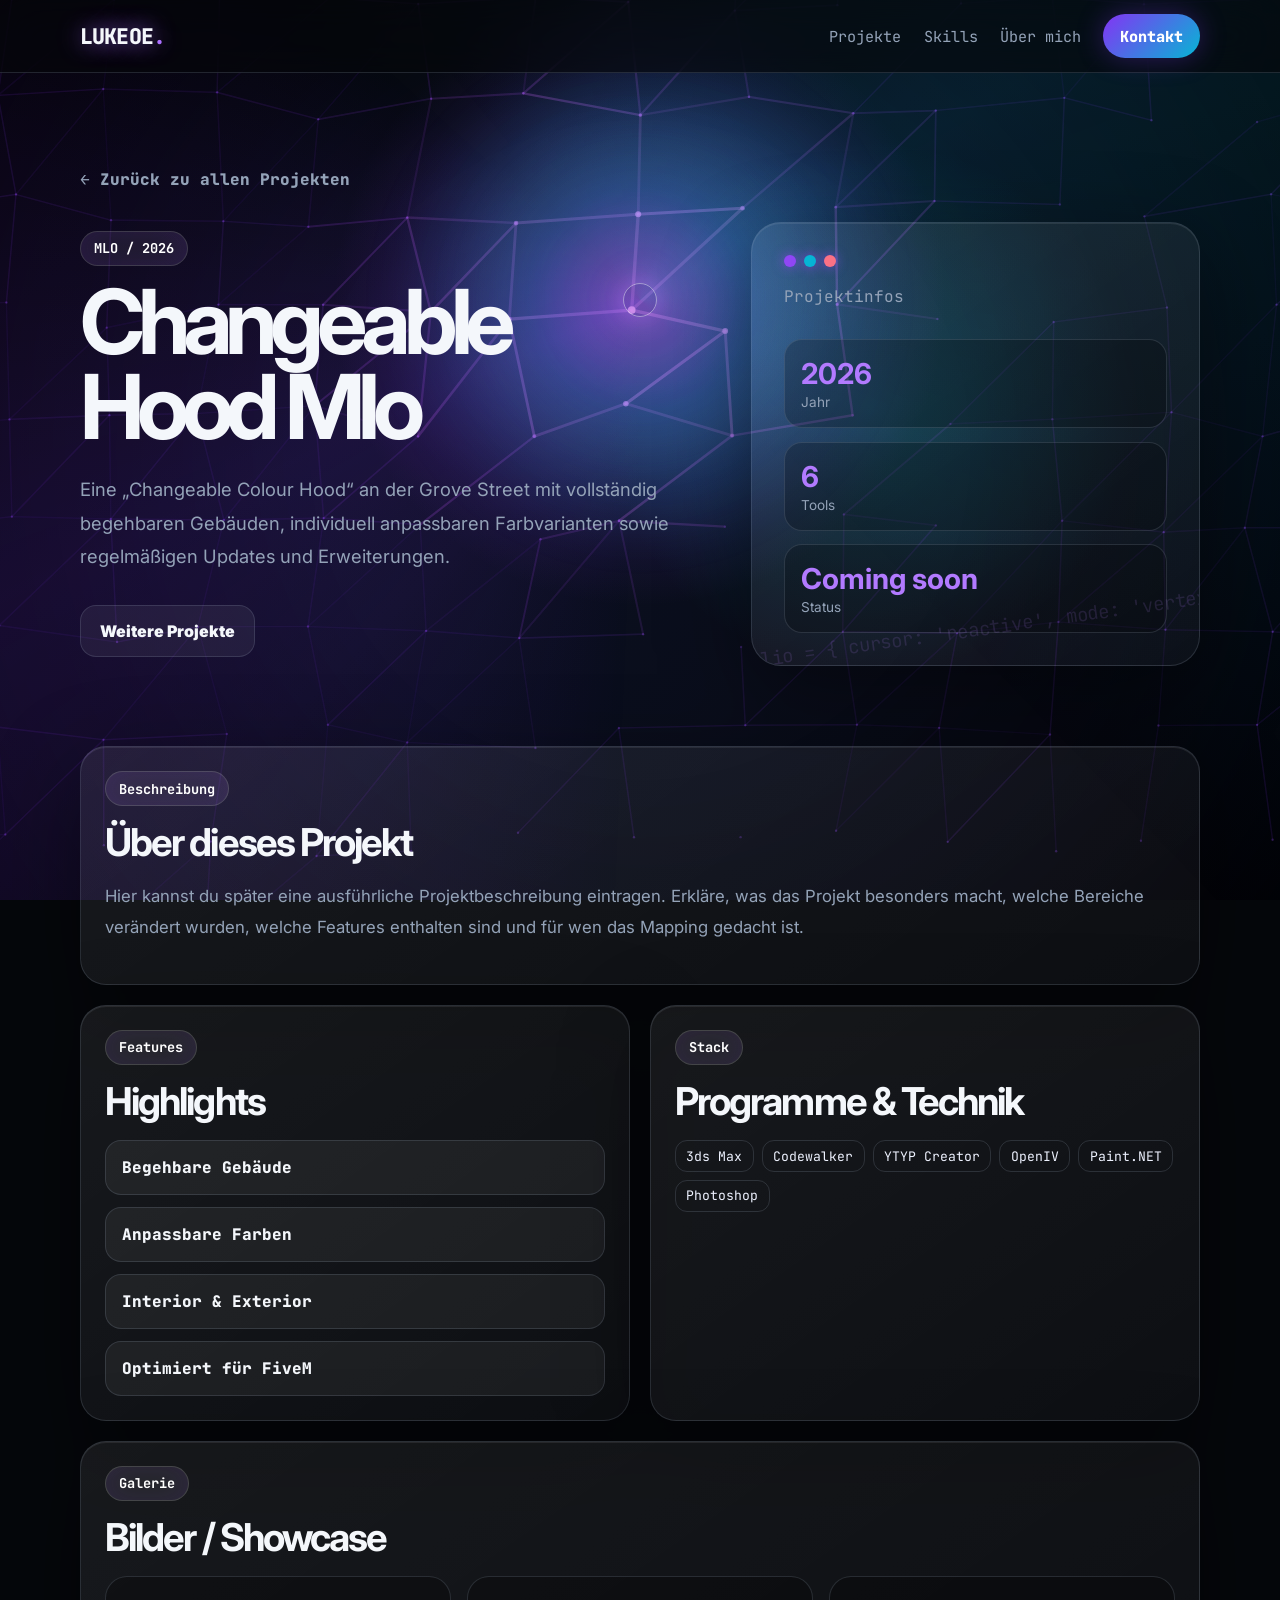
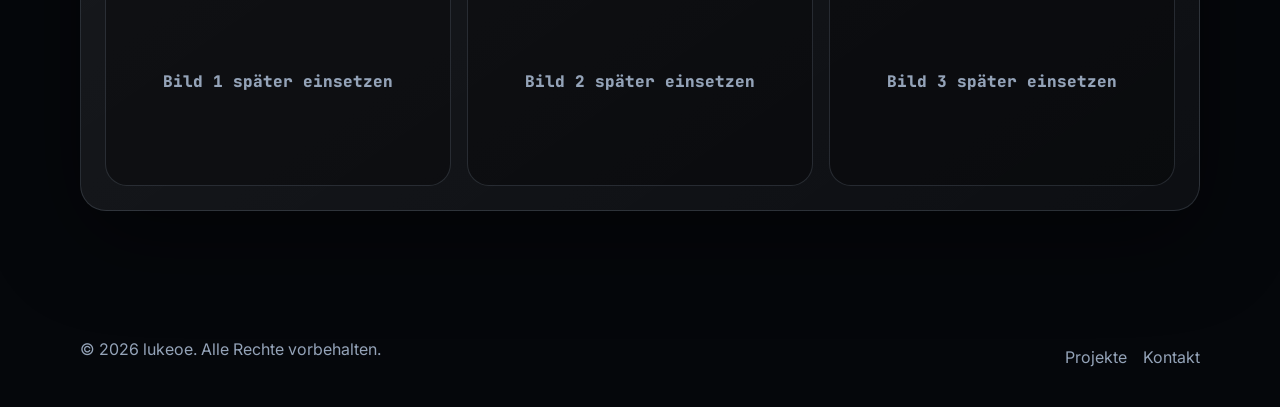
==== project.html @ ff922bf1 "Add files via upload" ====
<!doctype html>
<html lang="de">
<head>
  <meta charset="utf-8" />
  <meta name="viewport" content="width=device-width, initial-scale=1" />
  <meta name="description" content="Projekt Detailseite" />
  <title>Projekt | LUKEOE Portfolio</title>
  <link rel="preconnect" href="https://fonts.googleapis.com">
  <link rel="preconnect" href="https://fonts.gstatic.com" crossorigin>
  <link href="https://fonts.googleapis.com/css2?family=Inter:wght@400;500;600;700;800&family=JetBrains+Mono:wght@400;500;700&display=swap" rel="stylesheet">
  <link rel="stylesheet" href="style.css" />
</head>
<body>
  <canvas id="networkCanvas" class="network-canvas" aria-hidden="true"></canvas>
  <div class="cursor-glow" aria-hidden="true"></div>
  <div class="cursor-ring" aria-hidden="true"></div>
  <div class="spotlight-layer" aria-hidden="true"></div>

  <header class="site-header">
    <nav class="nav container">
      <a href="index.html#top" class="logo">LUKEOE<span>.</span></a>
      <button class="nav-toggle" aria-label="Navigation öffnen">☰</button>
      <div class="nav-links">
        <a href="index.html#projekte">Projekte</a>
        <a href="index.html#skills">Skills</a>
        <a href="index.html#about">Über mich</a>
        <a href="index.html#kontakt" class="nav-cta">Kontakt</a>
      </div>
    </nav>
  </header>

  <main id="projectDetail" class="project-detail-page">
    <section class="project-hero container reveal visible">
      <a class="back-link" href="index.html#projekte">← Zurück zu allen Projekten</a>
      <div class="project-detail-layout">
        <div>
          <p class="eyebrow" id="detailCategory">Projekt</p>
          <h1 id="detailTitle">Projekt wird geladen...</h1>
          <p class="hero-text" id="detailDescription"></p>
          <div class="hero-actions" id="detailActions"></div>
        </div>
        <aside class="hero-card terminal-card project-side-card">
          <div class="terminal-bar"><span></span><span></span><span></span></div>
          <p class="card-label">Projektinfos</p>
          <div class="detail-info-list">
            <div><strong id="detailYear">-</strong><span>Jahr</span></div>
            <div><strong id="detailTechCount">-</strong><span>Tools</span></div>
            <div><strong id="detailStatus">Live</strong><span>Status</span></div>
          </div>
        </aside>
      </div>
    </section>

    <section class="section container detail-section">
      <div class="detail-panel reveal visible">
        <p class="eyebrow">Beschreibung</p>
        <h2>Über dieses Projekt</h2>
        <p id="detailLongDescription"></p>
      </div>

      <div class="detail-grid reveal visible">
        <div class="detail-panel">
          <p class="eyebrow">Features</p>
          <h2>Highlights</h2>
          <div class="feature-list" id="detailFeatures"></div>
        </div>
        <div class="detail-panel">
          <p class="eyebrow">Stack</p>
          <h2>Programme & Technik</h2>
          <div class="tech detail-tech" id="detailTech"></div>
        </div>
      </div>

      <div class="detail-panel reveal visible">
        <p class="eyebrow">Galerie</p>
        <h2>Bilder / Showcase</h2>
        <div class="gallery-grid" id="detailGallery"></div>
      </div>
    </section>
  </main>

  <footer class="footer container">
    <p>© <span id="year"></span> lukeoe. Alle Rechte vorbehalten.</p>
    <div>
      <a href="index.html#projekte">Projekte</a>
      <a href="index.html#kontakt">Kontakt</a>
    </div>
  </footer>

  <script src="script.js"></script>
  <script>
    const params = new URLSearchParams(window.location.search);
    const id = params.get("id");
    const project = projects.find(item => item.id === id) || projects[0];

    document.title = `${project.title} | LUKEOE Portfolio`;
    document.querySelector("#detailCategory").textContent = `${project.category} / ${project.year}`;
    document.querySelector("#detailTitle").textContent = project.title;
    document.querySelector("#detailDescription").textContent = project.description;
    document.querySelector("#detailLongDescription").textContent = project.longDescription || project.description;
    document.querySelector("#detailYear").textContent = project.year || "-";
    document.querySelector("#detailTechCount").textContent = project.tech ? project.tech.length : "-";
    document.querySelector("#detailStatus").textContent = project.status || "Live";

    document.querySelector("#detailActions").innerHTML = `
      ${project.repoUrl && project.repoUrl !== "#" ? `<a class="button primary" href="${project.repoUrl}" target="_blank" rel="noreferrer">${project.secondaryButton || "Kontakt / Kaufen"}</a>` : ""}
      <a class="button secondary" href="index.html#projekte">Weitere Projekte</a>
    `;

    document.querySelector("#detailFeatures").innerHTML = (project.features || []).map(feature => `
      <div class="feature-item">${feature}</div>
    `).join("") || `<div class="feature-item">Feature später eintragen</div>`;

    document.querySelector("#detailTech").innerHTML = (project.tech || []).map(item => `<span>${item}</span>`).join("");

    const gallery = project.gallery && project.gallery.length ? project.gallery : [project.image, "", ""].filter(Boolean);
    document.querySelector("#detailGallery").innerHTML = gallery.length
      ? gallery.map(src => `<img src="${src}" alt="${project.title} Screenshot">`).join("")
      : `
        <div class="gallery-placeholder">Bild 1 später einsetzen</div>
        <div class="gallery-placeholder">Bild 2 später einsetzen</div>
        <div class="gallery-placeholder">Bild 3 später einsetzen</div>
      `;

    attachInteractiveGlow();
  </script>
</body>
</html>
---- style.css ----
:root {
  --bg: #05070b;
  --bg2: #080f1e;
  --panel: rgba(8, 12, 23, .72);
  --panel-strong: rgba(10, 16, 32, .9);
  --text: #f4f7fb;
  --muted: #94a3b8;
  --line: rgba(148, 163, 184, .20);
  --accent: #7c3aed;
  --accent-2: #06b6d4;
  --accent-3: #22c55e;
  --danger: #fb7185;
  --accent-text: #ffffff;
  --mx: 50vw;
  --my: 30vh;
  --hue: 265;
}

* { box-sizing: border-box; }
html { scroll-behavior: smooth; }
body {
  margin: 0;
  min-height: 100vh;
  font-family: Inter, system-ui, -apple-system, BlinkMacSystemFont, "Segoe UI", sans-serif;
  color: var(--text);
  background: var(--bg);
  overflow-x: hidden;
}

body::before {
  content: "";
  position: fixed;
  inset: 0;
  pointer-events: none;
  z-index: -5;
  background:
    radial-gradient(900px circle at var(--mx) var(--my), hsla(var(--hue), 95%, 62%, .42), transparent 34%),
    radial-gradient(700px circle at calc(var(--mx) + 18vw) calc(var(--my) + 12vh), rgba(6, 182, 212, .24), transparent 38%),
    linear-gradient(135deg, #05070b 0%, #0b1020 46%, #070812 100%);
  transition: background .18s linear;
}

body::after {
  content: "";
  position: fixed;
  inset: 0;
  pointer-events: none;
  z-index: -4;
  background-image:
    radial-gradient(circle at center, transparent 0 42%, rgba(0,0,0,.62) 100%);
  background-size: 100% 100%;
  opacity: .95;
}

.cursor-glow {
  position: fixed;
  width: 520px;
  height: 520px;
  left: var(--mx);
  top: var(--my);
  transform: translate(-50%, -50%);
  border-radius: 999px;
  pointer-events: none;
  background:
    radial-gradient(circle, hsla(var(--hue), 100%, 68%, .38), rgba(6,182,212,.22) 33%, transparent 68%);
  filter: blur(22px) saturate(1.3);
  z-index: -2;
  transition: width .25s ease, height .25s ease, opacity .25s ease;
}

.cursor-ring {
  position: fixed;
  width: 34px;
  height: 34px;
  left: var(--mx);
  top: var(--my);
  transform: translate(-50%, -50%);
  border-radius: 999px;
  border: 1px solid rgba(255,255,255,.42);
  box-shadow: 0 0 26px hsla(var(--hue), 100%, 65%, .55);
  pointer-events: none;
  z-index: 100;
  mix-blend-mode: screen;
}

.spotlight-layer {
  position: fixed;
  inset: 0;
  pointer-events: none;
  z-index: -1;
  background:
    radial-gradient(360px circle at var(--mx) var(--my), rgba(255,255,255,.10), transparent 58%),
    conic-gradient(from 180deg at var(--mx) var(--my), transparent 0deg, hsla(var(--hue), 100%, 60%, .16) 65deg, transparent 135deg, rgba(6,182,212,.12) 240deg, transparent 320deg);
  opacity: .95;
}


.network-canvas {
  position: fixed;
  inset: 0;
  width: 100%;
  height: 100%;
  z-index: -3;
  pointer-events: none;
  opacity: .95;
}

::selection { background: hsla(var(--hue), 95%, 62%, .45); }
a { color: inherit; text-decoration: none; }
.container { width: min(1120px, calc(100% - 40px)); margin: 0 auto; }

.site-header {
  position: sticky;
  top: 0;
  z-index: 20;
  border-bottom: 1px solid var(--line);
  background: rgba(5, 7, 11, .62);
  backdrop-filter: blur(22px);
}

.nav { min-height: 72px; display: flex; align-items: center; justify-content: space-between; }
.logo { font-family: "JetBrains Mono", monospace; font-size: 1.35rem; font-weight: 800; letter-spacing: -.04em; text-shadow: 0 0 22px hsla(var(--hue),100%,70%,.8); }
.logo span { color: hsl(var(--hue), 100%, 72%); }
.nav-links { display: flex; align-items: center; gap: 1.4rem; color: var(--muted); font-size: .95rem; }
.nav-links a { font-family: "JetBrains Mono", monospace; transition: .2s ease; }
.nav-links a:hover { color: #fff; text-shadow: 0 0 18px hsla(var(--hue),100%,70%,.8); }
.nav-cta { color: #fff !important; background: linear-gradient(135deg, hsl(var(--hue),90%,58%), var(--accent-2)); padding: .72rem 1.05rem; border-radius: 999px; font-weight: 800; box-shadow: 0 0 28px hsla(var(--hue), 90%, 58%, .32); }
.nav-toggle { display: none; border: 1px solid var(--line); color: var(--text); background: var(--panel); border-radius: 12px; padding: .55rem .75rem; font-size: 1.2rem; }

.hero { min-height: calc(100vh - 72px); display: grid; grid-template-columns: 1.15fr .85fr; align-items: center; gap: 4rem; padding: 5rem 0; }
.eyebrow { display: inline-flex; color: #fff; border: 1px solid rgba(255,255,255,.14); background: rgba(255,255,255,.065); border-radius: 999px; padding: .45rem .8rem; font-family: "JetBrains Mono", monospace; font-size: .85rem; font-weight: 700; box-shadow: inset 0 0 26px hsla(var(--hue), 90%, 58%, .12); }
h1, h2, p { margin-top: 0; }
h1 { font-size: clamp(3rem, 7vw, 6.2rem); line-height: .95; letter-spacing: -.08em; margin-bottom: 1.5rem; }
h1 span { color: hsl(var(--hue), 100%, 74%); text-shadow: 0 0 32px hsla(var(--hue), 100%, 64%, .75); }
.hero-text { max-width: 650px; color: var(--muted); font-size: 1.15rem; line-height: 1.8; }
.hero-actions { display: flex; flex-wrap: wrap; gap: .9rem; margin-top: 2rem; }
.button { display: inline-flex; align-items: center; justify-content: center; border-radius: 16px; padding: .95rem 1.2rem; font-weight: 900; transition: .22s ease; position: relative; overflow: hidden; }
.button::after { content: ""; position: absolute; inset: 0; background: linear-gradient(90deg, transparent, rgba(255,255,255,.38), transparent); transform: translateX(-120%); transition: .45s ease; }
.button:hover { transform: translateY(-3px); box-shadow: 0 0 38px hsla(var(--hue), 90%, 58%, .35); }
.button:hover::after { transform: translateX(120%); }
.primary { background: linear-gradient(135deg, hsl(var(--hue),90%,58%), var(--accent-2)); color: #fff; }
.secondary { border: 1px solid var(--line); background: rgba(255,255,255,.06); color: var(--text); }

.hero-card, .project-card, .skills-grid span, .search, .empty {
  box-shadow: 0 28px 90px rgba(0,0,0,.44), inset 0 1px 0 rgba(255,255,255,.08);
}
.hero-card { border: 1px solid var(--line); background: linear-gradient(145deg, rgba(255,255,255,.08), rgba(255,255,255,.035)); border-radius: 30px; padding: 2rem; position: relative; overflow: hidden; transform-style: preserve-3d; }
.hero-card::before { content: "const portfolio = { cursor: 'reactive', mode: 'vertex' };"; position: absolute; right: -55px; bottom: 18px; font-family: "JetBrains Mono", monospace; color: hsla(var(--hue), 100%, 76%, .14); font-size: 1.18rem; transform: rotate(-8deg); white-space: nowrap; }
.hero-card::after, .project-card::after, .skills-grid span::after {
  content: "";
  position: absolute;
  inset: -1px;
  border-radius: inherit;
  pointer-events: none;
  background: radial-gradient(480px circle at var(--local-x, 50%) var(--local-y, 50%), hsla(var(--hue), 100%, 70%, .25), transparent 42%);
  opacity: 0;
  transition: opacity .18s ease;
}
.hero-card:hover::after, .project-card:hover::after, .skills-grid span:hover::after { opacity: 1; }
.terminal-bar { display: flex; gap: .5rem; margin-bottom: 1.2rem; }
.terminal-bar span { width: 12px; height: 12px; border-radius: 50%; background: hsl(var(--hue), 90%, 62%); box-shadow: 0 0 12px hsla(var(--hue),90%,62%,.8); }
.terminal-bar span:nth-child(2) { background: var(--accent-2); }
.terminal-bar span:nth-child(3) { background: var(--danger); }
.card-label { color: var(--muted); margin-bottom: .5rem; font-family: "JetBrains Mono", monospace; }
.hero-card h2 { font-size: 2rem; letter-spacing: -.04em; }
.stats { display: grid; grid-template-columns: repeat(3,1fr); gap: .8rem; margin-top: 2rem; }
.stats div { border: 1px solid var(--line); background: rgba(0,0,0,.22); border-radius: 18px; padding: 1rem; }
.stats strong { display: block; font-size: 2rem; color: hsl(var(--hue), 100%, 74%); }
.stats span { color: var(--muted); font-size: .85rem; }

.section { padding: 6rem 0; }
.section-head { display: flex; align-items: end; justify-content: space-between; gap: 2rem; margin-bottom: 2rem; }
.section h2 { font-size: clamp(2.2rem, 4vw, 4rem); letter-spacing: -.06em; margin-bottom: .6rem; }
.section-head p:not(.eyebrow) { color: var(--muted); max-width: 650px; line-height: 1.7; }
.search { width: min(360px,100%); border: 1px solid var(--line); border-radius: 16px; background: rgba(5,7,11,.72); color: var(--text); padding: 1rem 1.1rem; outline: none; font-family: "JetBrains Mono", monospace; }
.search:focus { border-color: hsl(var(--hue), 100%, 70%); box-shadow: 0 0 30px hsla(var(--hue), 90%, 58%, .24); }
.filters { display: flex; flex-wrap: wrap; gap: .7rem; margin-bottom: 2rem; }
.filter-btn { border: 1px solid var(--line); background: rgba(255,255,255,.055); color: var(--muted); border-radius: 999px; padding: .7rem 1rem; cursor: pointer; font-weight: 800; font-family: "JetBrains Mono", monospace; transition: .18s ease; }
.filter-btn:hover { color: #fff; border-color: hsla(var(--hue),90%,68%,.75); box-shadow: 0 0 22px hsla(var(--hue),90%,58%,.18); }
.filter-btn.active { background: linear-gradient(135deg, hsl(var(--hue),90%,58%), var(--accent-2)); color: #fff; }
.project-grid { display: grid; grid-template-columns: repeat(2, minmax(0,1fr)); gap: 1.25rem; }
.project-card { border: 1px solid var(--line); background: linear-gradient(145deg, rgba(255,255,255,.075), rgba(255,255,255,.035)); border-radius: 26px; padding: 1.5rem; transition: transform .22s ease, border-color .22s ease, background .22s ease; position: relative; overflow: hidden; transform-style: preserve-3d; }
.project-card::before { content: ""; position: absolute; inset: -1px; background: radial-gradient(520px circle at var(--local-x, 50%) var(--local-y, 50%), hsla(var(--hue),100%,65%,.28), transparent 42%); opacity: 0; transition: .2s ease; pointer-events: none; }
.project-card:hover { border-color: hsla(var(--hue),100%,70%,.65); background: rgba(11, 16, 32, .88); }
.project-card:hover::before { opacity: 1; }
.project-card > * { position: relative; z-index: 1; }
.project-meta { display: flex; gap: .5rem; flex-wrap: wrap; margin-bottom: 1rem; }
.badge { color: var(--muted); background: rgba(255,255,255,.06); border: 1px solid rgba(255,255,255,.12); border-radius: 999px; padding: .35rem .65rem; font-size: .78rem; font-weight: 800; font-family: "JetBrains Mono", monospace; }
.badge.featured { background: linear-gradient(135deg, hsl(var(--hue),90%,58%), var(--accent-2)); color: #fff; }
.project-card h3 { font-size: 1.6rem; letter-spacing: -.04em; margin: 0 0 .7rem; }
.project-card p { color: var(--muted); line-height: 1.7; }
.tech { display: flex; flex-wrap: wrap; gap: .5rem; margin: 1.2rem 0; }
.tech span { border: 1px solid var(--line); border-radius: 12px; padding: .4rem .65rem; color: #eef2ff; font-family: "JetBrains Mono", monospace; font-size: .82rem; }
.project-links { display: flex; gap: .7rem; margin-top: 1.3rem; }
.project-links a { font-weight: 900; border-radius: 14px; padding: .7rem .9rem; border: 1px solid var(--line); }
.project-links a:first-child { background: linear-gradient(135deg, hsl(var(--hue),90%,58%), var(--accent-2)); color: #fff; }
.empty { display: none; color: var(--muted); border: 1px solid var(--line); background: var(--panel); padding: 2rem; border-radius: 24px; text-align: center; }

.skills-grid { display: flex; flex-wrap: wrap; gap: .8rem; }
.skills-grid span { border: 1px solid var(--line); background: rgba(255,255,255,.055); border-radius: 16px; padding: 1rem 1.2rem; font-weight: 900; font-family: "JetBrains Mono", monospace; position: relative; overflow: hidden; transition: .2s ease; }
.skills-grid span:hover { transform: translateY(-3px); color: #fff; border-color: hsla(var(--hue),100%,70%,.75); }
.about { display: grid; grid-template-columns: 1fr 1fr; gap: 3rem; border-top: 1px solid var(--line); }
.about p:last-child { color: var(--muted); line-height: 1.85; font-size: 1.05rem; }
.contact { border-top: 1px solid var(--line); border-bottom: 1px solid var(--line); background: rgba(255,255,255,.035); }
.contact-inner { padding: 5rem 0; display: flex; align-items: center; justify-content: space-between; gap: 2rem; }
.contact p:not(.eyebrow) { color: var(--muted); line-height: 1.7; }
.footer { display: flex; align-items: center; justify-content: space-between; gap: 1rem; padding: 2rem 0; color: var(--muted); }
.footer div { display: flex; gap: 1rem; }
.footer a:hover { color: hsl(var(--hue), 100%, 74%); }

.reveal { opacity: 0; transform: translateY(18px); transition: .65s ease; }
.reveal.visible { opacity: 1; transform: translateY(0); }

@media (hover: none) {
  .cursor-ring { display: none; }
  :root { --mx: 50vw; --my: 22vh; }
}

@media (max-width: 850px) {
  .nav-toggle { display: inline-flex; }
  .nav-links { display: none; position: absolute; left: 20px; right: 20px; top: 78px; flex-direction: column; align-items: stretch; border: 1px solid var(--line); background: #070b14; border-radius: 22px; padding: 1rem; }
  .nav-links.open { display: flex; }
  .hero, .about { grid-template-columns: 1fr; }
  .hero { min-height: auto; gap: 2rem; }
  .section-head, .contact-inner, .footer { flex-direction: column; align-items: flex-start; }
  .project-grid { grid-template-columns: 1fr; }
  .stats { grid-template-columns: 1fr; }
}

/* Projekt-Detailseiten */
.project-detail-page {
  min-height: 100vh;
}

.project-hero {
  padding: 6rem 0 3rem;
}

.back-link {
  display: inline-flex;
  margin-bottom: 2rem;
  color: var(--muted);
  font-family: "JetBrains Mono", monospace;
  font-weight: 800;
  transition: .2s ease;
}

.back-link:hover {
  color: #fff;
  text-shadow: 0 0 18px hsla(var(--hue),100%,70%,.8);
}

.project-detail-layout {
  display: grid;
  grid-template-columns: 1.15fr .85fr;
  align-items: center;
  gap: 4rem;
}

.project-side-card {
  min-height: 320px;
}

.detail-info-list {
  display: grid;
  gap: .85rem;
  margin-top: 2rem;
}

.detail-info-list div {
  border: 1px solid var(--line);
  background: rgba(0,0,0,.22);
  border-radius: 18px;
  padding: 1rem;
}

.detail-info-list strong {
  display: block;
  font-size: 1.8rem;
  color: hsl(var(--hue), 100%, 74%);
}

.detail-info-list span {
  color: var(--muted);
  font-size: .85rem;
}

.detail-section {
  padding-top: 2rem;
}

.detail-grid {
  display: grid;
  grid-template-columns: 1fr 1fr;
  gap: 1.25rem;
  margin: 1.25rem 0;
}

.detail-panel {
  border: 1px solid var(--line);
  background: linear-gradient(145deg, rgba(255,255,255,.075), rgba(255,255,255,.035));
  border-radius: 26px;
  padding: 1.5rem;
  box-shadow: 0 28px 90px rgba(0,0,0,.44), inset 0 1px 0 rgba(255,255,255,.08);
}

.detail-panel h2 {
  font-size: clamp(1.7rem, 3vw, 2.8rem);
  letter-spacing: -.05em;
  margin-bottom: 1rem;
}

.detail-panel p:not(.eyebrow) {
  color: var(--muted);
  line-height: 1.85;
  font-size: 1.05rem;
}

.feature-list {
  display: grid;
  gap: .75rem;
}

.feature-item {
  border: 1px solid var(--line);
  background: rgba(255,255,255,.055);
  border-radius: 16px;
  padding: 1rem;
  font-family: "JetBrains Mono", monospace;
  font-weight: 800;
}

.detail-tech {
  margin-top: 0;
}

.gallery-grid {
  display: grid;
  grid-template-columns: repeat(3, minmax(0, 1fr));
  gap: 1rem;
}

.gallery-grid img,
.gallery-placeholder {
  width: 100%;
  min-height: 210px;
  border-radius: 22px;
  border: 1px solid var(--line);
  background: rgba(0,0,0,.26);
  object-fit: cover;
}

.gallery-placeholder {
  display: grid;
  place-items: center;
  color: var(--muted);
  font-family: "JetBrains Mono", monospace;
  font-weight: 800;
}

@media (max-width: 850px) {
  .project-detail-layout,
  .detail-grid,
  .gallery-grid {
    grid-template-columns: 1fr;
  }
}
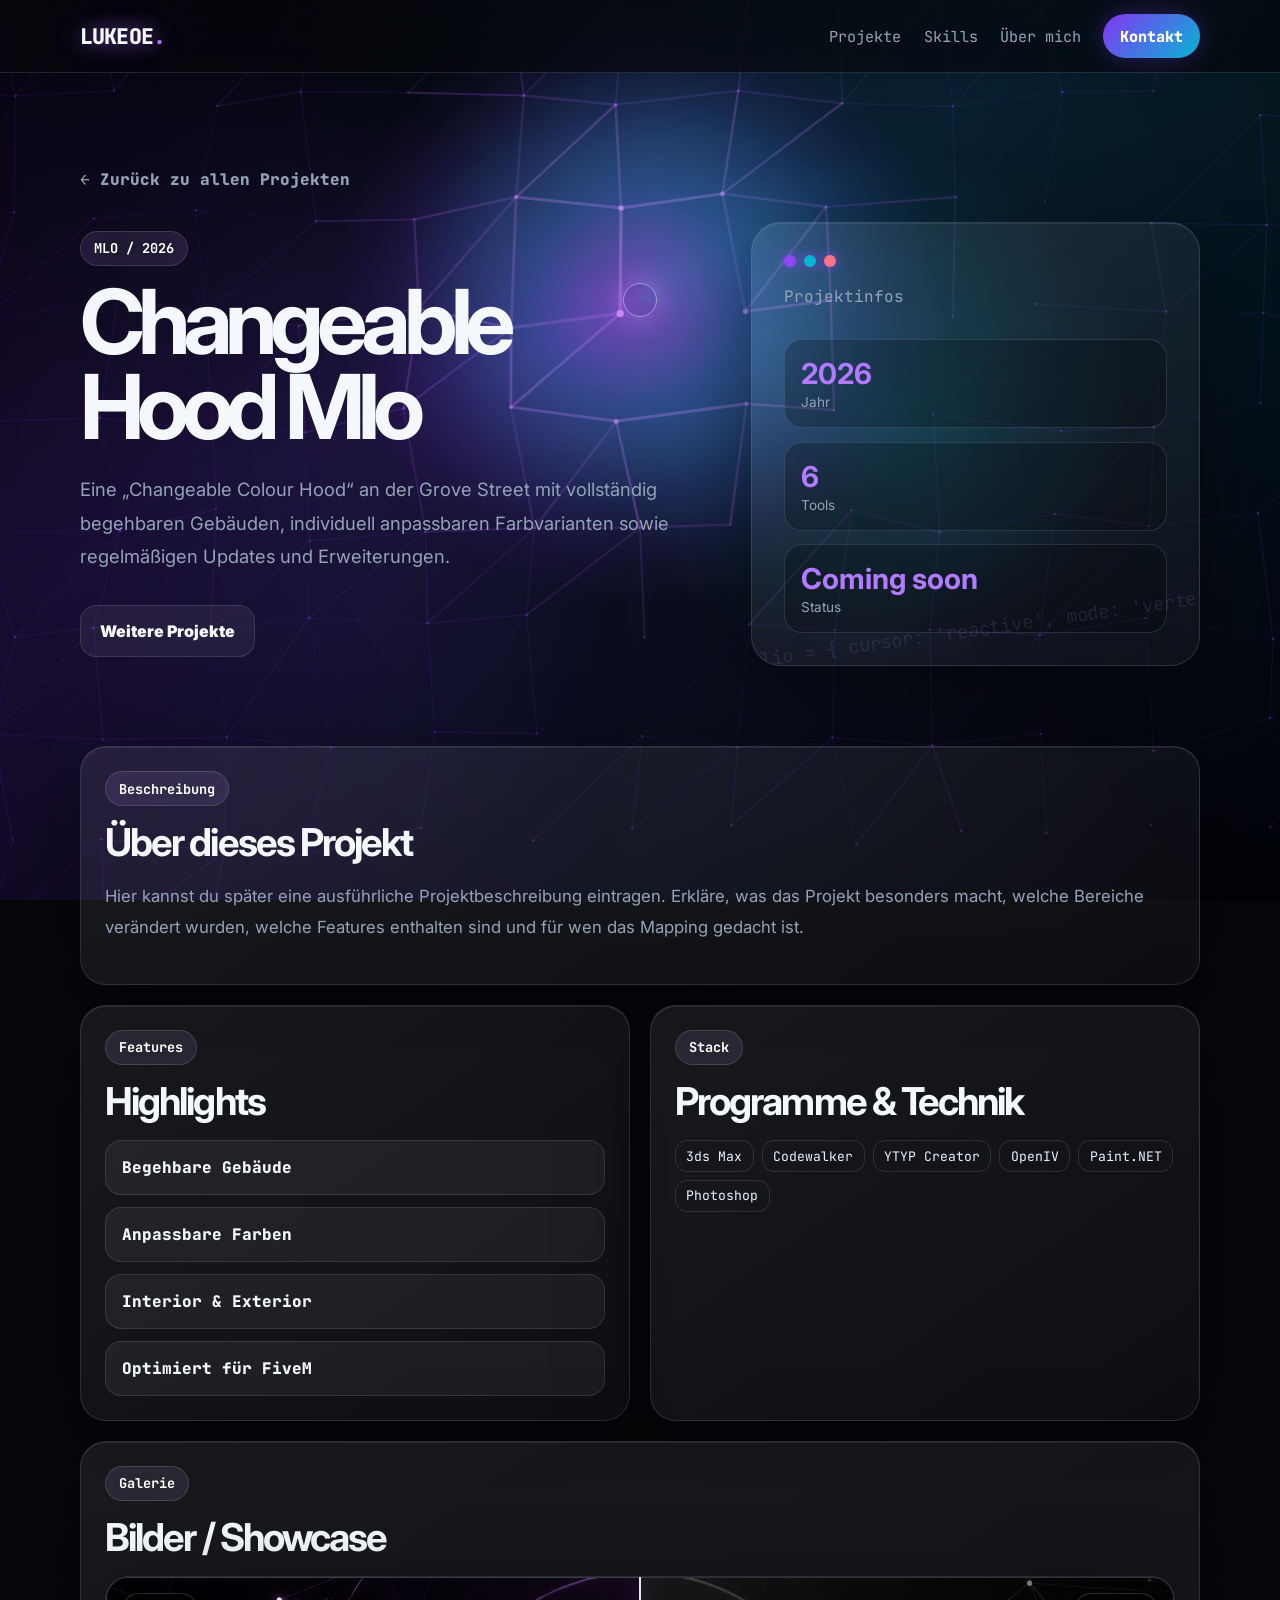
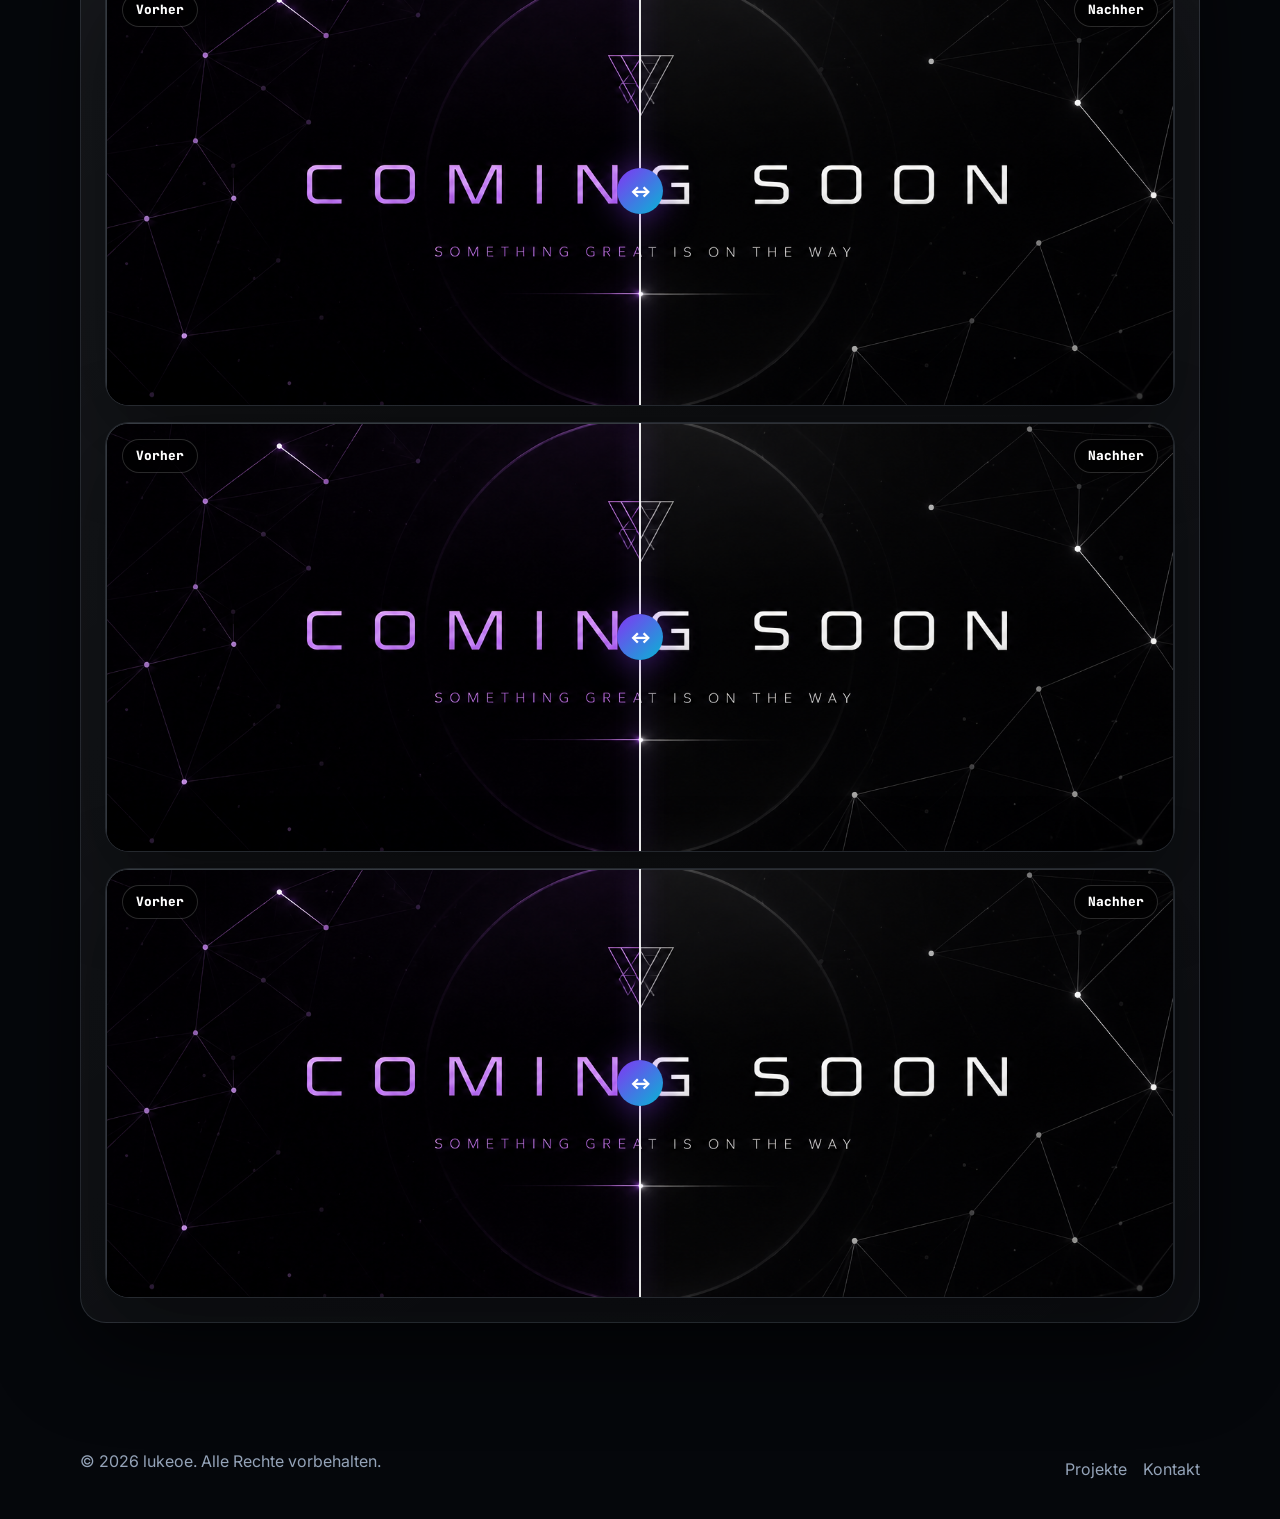
==== commit 0573440f: "Add files via upload" ====
--- a/project.html
+++ b/project.html
@@ -87,6 +87,11 @@
     </div>
   </footer>
 
+
+  <div class="lightbox" id="lightbox">
+    <img id="lightboxImage" src="" alt="">
+  </div>
+
   <script src="script.js"></script>
   <script>
     const params = new URLSearchParams(window.location.search);
@@ -114,13 +119,67 @@
     document.querySelector("#detailTech").innerHTML = (project.tech || []).map(item => `<span>${item}</span>`).join("");
 
     const gallery = project.gallery && project.gallery.length ? project.gallery : [project.image, "", ""].filter(Boolean);
-    document.querySelector("#detailGallery").innerHTML = gallery.length
-      ? gallery.map(src => `<img src="${src}" alt="${project.title} Screenshot">`).join("")
-      : `
-        <div class="gallery-placeholder">Bild 1 später einsetzen</div>
-        <div class="gallery-placeholder">Bild 2 später einsetzen</div>
-        <div class="gallery-placeholder">Bild 3 später einsetzen</div>
-      `;
+
+    document.querySelector("#detailGallery").innerHTML = project.beforeAfter
+      ? project.beforeAfter.map((slider, index) => `
+        <div class="before-after-slider">
+          <img class="before-img" src="${slider.before}" alt="Vorher">
+          
+          <div class="after-wrap">
+            <img class="after-img" src="${slider.after}" alt="Nachher">
+          </div>
+
+          <input class="ba-range" type="range" min="0" max="100" value="50">
+
+          <div class="ba-line">
+            <span class="ba-handle">↔</span>
+          </div>
+
+          <span class="ba-label ba-before">Vorher</span>
+          <span class="ba-label ba-after">Nachher</span>
+        </div>
+      `).join("")
+      : gallery.length
+        ? gallery.map(src => `<img src="${src}" alt="${project.title} Screenshot">`).join("")
+        : `
+          <div class="gallery-placeholder">Bild 1 später einsetzen</div>
+          <div class="gallery-placeholder">Bild 2 später einsetzen</div>
+          <div class="gallery-placeholder">Bild 3 später einsetzen</div>
+        `;
+
+    document.querySelectorAll(".before-after-slider").forEach(beforeAfterSlider => {
+      const range = beforeAfterSlider.querySelector(".ba-range");
+      const afterWrap = beforeAfterSlider.querySelector(".after-wrap");
+      const line = beforeAfterSlider.querySelector(".ba-line");
+
+      function updateBeforeAfter(value) {
+        afterWrap.style.clipPath = `inset(0 ${100 - value}% 0 0)`;
+        line.style.left = `${value}%`;
+      }
+
+      range.addEventListener("input", event => {
+        updateBeforeAfter(event.target.value);
+      });
+
+      updateBeforeAfter(50);
+    });
+
+    const lightbox = document.querySelector("#lightbox");
+    const lightboxImage = document.querySelector("#lightboxImage");
+
+    if (lightbox && lightboxImage) {
+      document.querySelectorAll("#detailGallery img").forEach(img => {
+        img.addEventListener("click", () => {
+          if (img.closest(".before-after-slider")) return;
+          lightbox.classList.add("active");
+          lightboxImage.src = img.src;
+        });
+      });
+
+      lightbox.addEventListener("click", () => {
+        lightbox.classList.remove("active");
+      });
+    }
 
     attachInteractiveGlow();
   </script>
--- a/style.css
+++ b/style.css
@@ -365,3 +365,141 @@
     grid-template-columns: 1fr;
   }
 }
+.lightbox {
+  position: fixed;
+  inset: 0;
+  background: rgba(0,0,0,.88);
+  backdrop-filter: blur(10px);
+  display: flex;
+  align-items: center;
+  justify-content: center;
+  z-index: 9999;
+  opacity: 0;
+  pointer-events: none;
+  transition: .2s ease;
+}
+
+.lightbox.active {
+  opacity: 1;
+  pointer-events: all;
+}
+
+.lightbox img {
+  max-width: 90%;
+  max-height: 90%;
+  border-radius: 24px;
+  border: 1px solid rgba(255,255,255,.12);
+  box-shadow: 0 0 80px rgba(0,0,0,.65);
+}
+
+.gallery-grid img {
+  cursor: pointer;
+  transition: .2s ease;
+}
+
+.gallery-grid img:hover {
+  transform: scale(1.02);
+}
+
+.before-after-slider {
+  position: relative;
+  width: 100%;
+  min-height: 430px;
+  overflow: hidden;
+  border-radius: 24px;
+  border: 1px solid var(--line);
+  background: rgba(0,0,0,.35);
+  box-shadow: 0 28px 90px rgba(0,0,0,.44), inset 0 1px 0 rgba(255,255,255,.08);
+  grid-column: 1 / -1;
+}
+
+.before-after-slider img {
+  position: absolute;
+  inset: 0;
+  width: 100%;
+  height: 100%;
+  min-height: 430px;
+  object-fit: cover;
+  user-select: none;
+  pointer-events: none;
+}
+
+.after-wrap {
+  position: absolute;
+  inset: 0;
+  width: 100%;
+  overflow: hidden;
+  clip-path: inset(0 50% 0 0);
+}
+
+.ba-range {
+  position: absolute;
+  inset: 0;
+  width: 100%;
+  height: 100%;
+  opacity: 0;
+  cursor: ew-resize;
+  z-index: 5;
+}
+
+.ba-line {
+  position: absolute;
+  top: 0;
+  bottom: 0;
+  left: 50%;
+  width: 2px;
+  background: rgba(255,255,255,.9);
+  box-shadow: 0 0 24px hsla(var(--hue),100%,70%,.8);
+  transform: translateX(-50%);
+  z-index: 4;
+  pointer-events: none;
+}
+
+.ba-handle {
+  position: absolute;
+  top: 50%;
+  left: 50%;
+  width: 46px;
+  height: 46px;
+  transform: translate(-50%, -50%);
+  display: grid;
+  place-items: center;
+  border-radius: 999px;
+  background: linear-gradient(135deg, hsl(var(--hue),90%,58%), var(--accent-2));
+  color: #fff;
+  font-weight: 900;
+  box-shadow: 0 0 34px hsla(var(--hue),90%,58%,.55);
+}
+
+.ba-label {
+  position: absolute;
+  top: 1rem;
+  z-index: 6;
+  border: 1px solid rgba(255,255,255,.16);
+  background: rgba(0,0,0,.45);
+  backdrop-filter: blur(12px);
+  color: #fff;
+  border-radius: 999px;
+  padding: .45rem .8rem;
+  font-family: "JetBrains Mono", monospace;
+  font-size: .8rem;
+  font-weight: 800;
+}
+
+.ba-before {
+  left: 1rem;
+}
+
+.ba-after {
+  right: 1rem;
+}
+
+
+.after-img {
+  position: absolute;
+  inset: 0;
+  width: 100%;
+  height: 100%;
+  min-height: 430px;
+  object-fit: cover;
+}
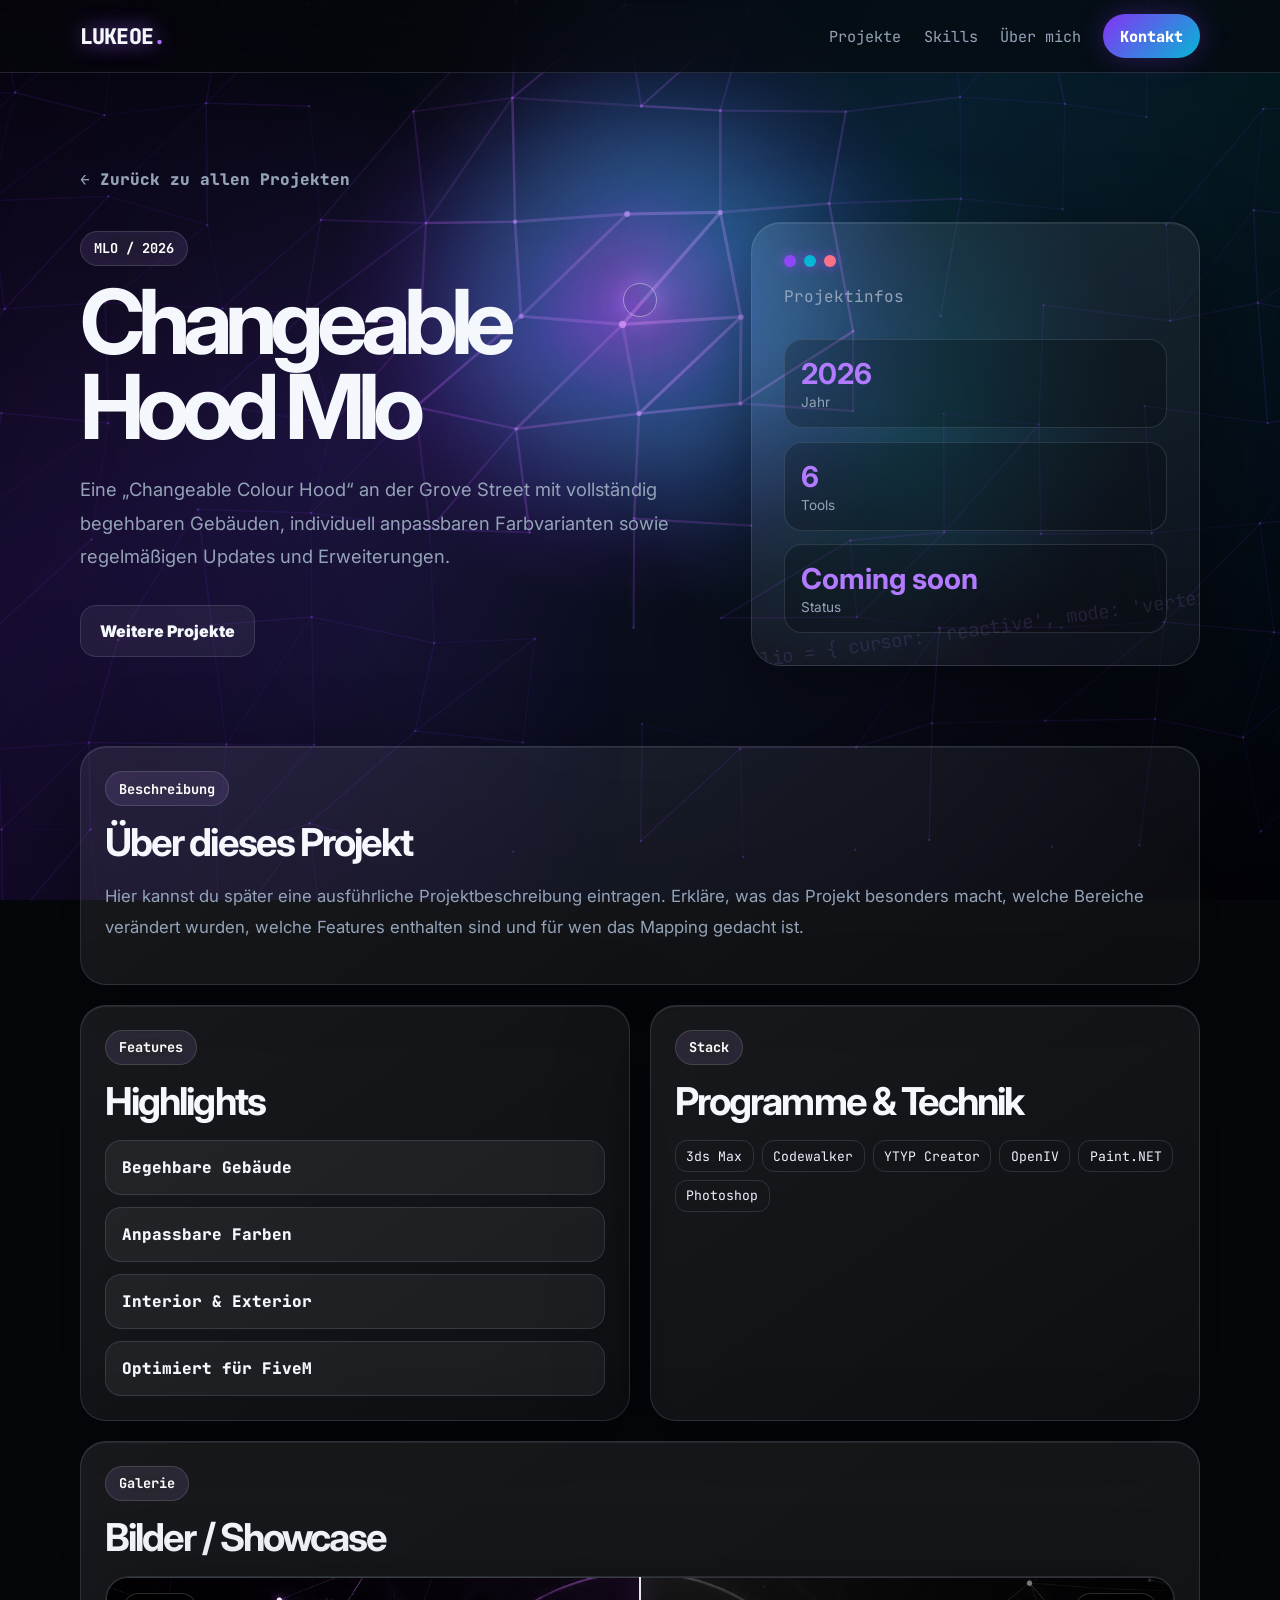
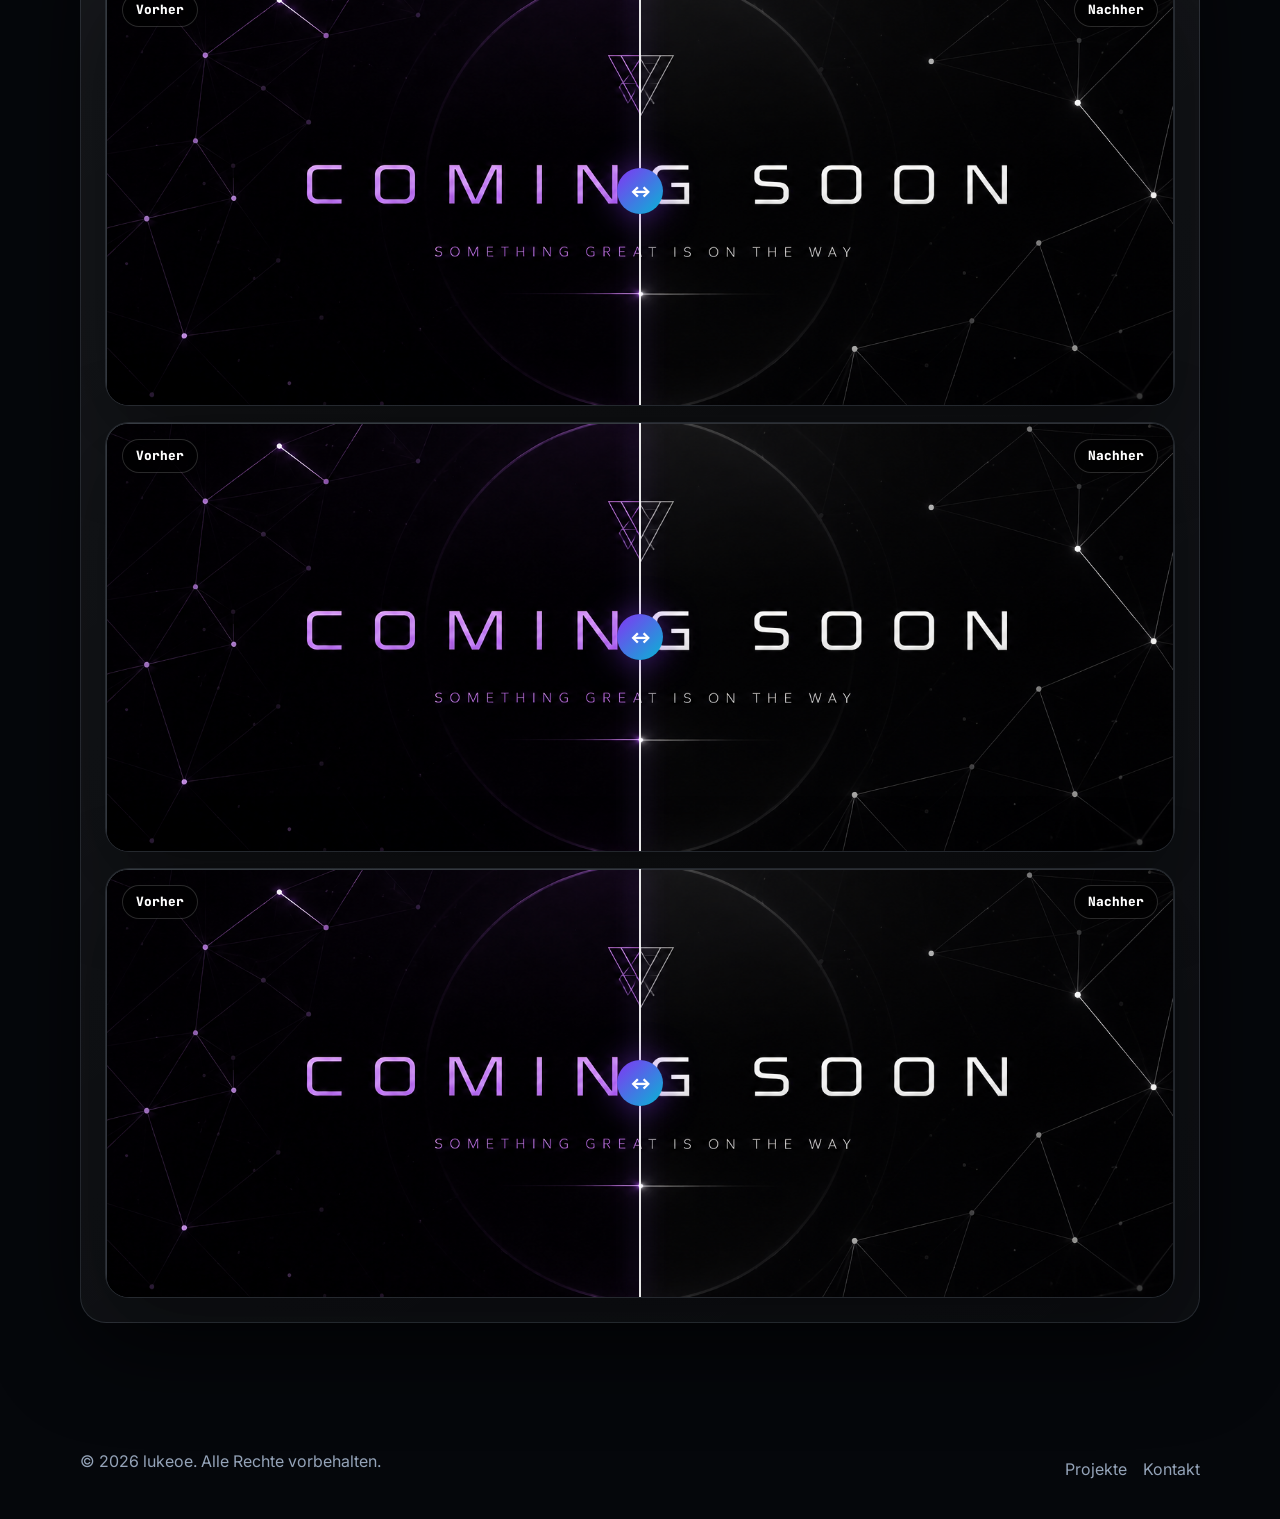
==== commit e6a9e7a4: "Add files via upload" ====
--- a/project.html
+++ b/project.html
@@ -164,6 +164,36 @@
       updateBeforeAfter(50);
     });
 
+
+    if (window.innerWidth <= 850) {
+
+      document.querySelectorAll(".mobile-slider-preview").forEach(preview => {
+
+        const modal = document.querySelector(`#${preview.dataset.modal}`);
+
+        if (!modal) return;
+
+        preview.addEventListener("click", () => {
+          modal.classList.add("active");
+          document.body.style.overflow = "hidden";
+        });
+
+        modal.querySelector(".close-ba-modal").addEventListener("click", () => {
+          modal.classList.remove("active");
+          document.body.style.overflow = "";
+        });
+
+        modal.addEventListener("click", e => {
+          if (e.target === modal) {
+            modal.classList.remove("active");
+            document.body.style.overflow = "";
+          }
+        });
+
+      });
+
+    }
+
     const lightbox = document.querySelector("#lightbox");
     const lightboxImage = document.querySelector("#lightboxImage");
 
--- a/style.css
+++ b/style.css
@@ -503,3 +503,512 @@
   min-height: 430px;
   object-fit: cover;
 }
+
+.solution-logo-wrap {
+  margin-top: 1.5rem;
+  width: min(260px, 100%);
+  aspect-ratio: 1 / 1;
+  display: grid;
+  place-items: center;
+  border-radius: 28px;
+  border: 1px solid var(--line);
+  background:
+    radial-gradient(circle at center, hsla(var(--hue), 100%, 65%, .20), transparent 58%),
+    rgba(255,255,255,.045);
+  box-shadow:
+    0 28px 90px rgba(0,0,0,.44),
+    0 0 42px hsla(var(--hue), 90%, 58%, .22),
+    inset 0 1px 0 rgba(255,255,255,.08);
+  overflow: hidden;
+  position: relative;
+  user-select: none;
+  -webkit-user-select: none;
+  pointer-events: none;
+}
+
+.solution-logo-wrap::before {
+  content: "";
+  position: absolute;
+  inset: -40%;
+  background: conic-gradient(
+    from 0deg,
+    transparent,
+    hsla(var(--hue), 100%, 70%, .35),
+    transparent,
+    rgba(6,182,212,.28),
+    transparent
+  );
+  animation: solutionLogoSpin 7s linear infinite;
+}
+
+.solution-logo-wrap::after {
+  content: "";
+  position: absolute;
+  inset: 1px;
+  border-radius: inherit;
+  background: rgba(5, 7, 11, .72);
+}
+
+.solution-logo {
+  position: relative;
+  z-index: 1;
+  width: 72%;
+  height: 72%;
+  object-fit: contain;
+  user-select: none;
+  -webkit-user-select: none;
+  pointer-events: none;
+  -webkit-user-drag: none;
+  filter:
+    drop-shadow(0 0 18px hsla(var(--hue), 100%, 70%, .55))
+    drop-shadow(0 0 32px rgba(6,182,212,.28));
+  animation: solutionLogoFloat 3.6s ease-in-out infinite;
+}
+
+@keyframes solutionLogoSpin {
+  to {
+    transform: rotate(360deg);
+  }
+}
+
+@keyframes solutionLogoFloat {
+  0%, 100% {
+    transform: translateY(0) scale(1);
+  }
+
+  50% {
+    transform: translateY(-8px) scale(1.035);
+  }
+}
+
+/* =========================
+   MOBILE FINAL FIXES
+   Added only as overrides
+========================= */
+
+@media (max-width: 850px) {
+  html,
+  body {
+    overflow-x: hidden;
+  }
+
+  body {
+    padding-bottom: env(safe-area-inset-bottom);
+  }
+
+  .container {
+    width: min(100% - 40px, 680px);
+  }
+
+  .site-header {
+    background: rgba(5, 7, 11, .76);
+  }
+
+  .nav {
+    min-height: 68px;
+  }
+
+  .nav-toggle {
+    width: 54px;
+    height: 54px;
+    align-items: center;
+    justify-content: center;
+    border-radius: 18px;
+    padding: 0;
+    font-size: 1.05rem;
+  }
+
+  .nav-links {
+    top: 74px;
+    border-radius: 28px;
+    padding: 1.35rem;
+    gap: 1.15rem;
+  }
+
+  .nav-links a {
+    font-size: 1rem;
+    line-height: 1.5;
+  }
+
+  .hero {
+    padding: 3.4rem 0 4rem;
+    gap: 3rem;
+  }
+
+  h1 {
+    font-size: clamp(3.1rem, 12.4vw, 4.65rem);
+    line-height: .98;
+    letter-spacing: -.075em;
+  }
+
+  .hero-text {
+    font-size: 1.08rem;
+    line-height: 1.75;
+  }
+
+  .hero-actions {
+    flex-direction: column;
+    align-items: flex-start;
+    gap: .9rem;
+  }
+
+  .hero-actions .button,
+  .project-links a,
+  .contact-inner .button {
+    width: fit-content;
+    max-width: 100%;
+  }
+
+  .button {
+    min-height: 58px;
+    padding: .95rem 1.25rem;
+    border-radius: 18px;
+  }
+
+  .hero-card {
+    padding: 1.55rem;
+    border-radius: 28px;
+  }
+
+  .hero-card h2 {
+    font-size: clamp(2.35rem, 9.5vw, 3.3rem);
+    line-height: 1.12;
+  }
+
+  .stats {
+    gap: 1rem;
+  }
+
+  .stats div,
+  .detail-info-list div {
+    padding: 1.15rem;
+    border-radius: 20px;
+  }
+
+  .stats strong,
+  .detail-info-list strong {
+    font-size: 2.2rem;
+  }
+
+  .section {
+    padding: 4.8rem 0;
+  }
+
+  .section h2 {
+    font-size: clamp(2.6rem, 10vw, 3.6rem);
+    line-height: 1.08;
+  }
+
+  .section-head {
+    gap: 1.35rem;
+  }
+
+  .search {
+    width: 100%;
+    min-height: 58px;
+    border-radius: 22px;
+  }
+
+  .filters {
+    gap: .8rem;
+  }
+
+  .filter-btn {
+    padding: .8rem 1.05rem;
+  }
+
+  .project-grid {
+    gap: 1.65rem;
+  }
+
+  .project-card {
+    padding: 1.55rem;
+    border-radius: 28px;
+  }
+
+  .project-card h3 {
+    font-size: clamp(1.9rem, 7vw, 2.55rem);
+    line-height: 1.1;
+  }
+
+  .project-card p {
+    font-size: 1.05rem;
+    line-height: 1.72;
+  }
+
+  .project-links {
+    flex-direction: column;
+    align-items: flex-start;
+  }
+
+  .tech {
+    gap: .55rem;
+  }
+
+  .tech span {
+    font-size: .86rem;
+    padding: .45rem .7rem;
+  }
+
+  .skills-grid {
+    display: grid;
+    grid-template-columns: repeat(2, minmax(0, 1fr));
+    gap: .85rem;
+  }
+
+  .skills-grid span {
+    text-align: center;
+    justify-content: center;
+    padding: 1rem .8rem;
+    min-height: 64px;
+  }
+
+  .skills-grid span:last-child {
+    grid-column: 1 / -1;
+  }
+
+  .about {
+    gap: 2.4rem;
+  }
+
+  .about p:last-child,
+  .detail-panel p:not(.eyebrow) {
+    font-size: 1.08rem;
+    line-height: 1.82;
+  }
+
+  .solution-logo-wrap {
+    width: min(250px, 78vw);
+    margin-inline: auto;
+  }
+
+  .contact-inner {
+    padding: 5rem 0;
+  }
+
+  .footer {
+    padding-bottom: calc(2.5rem + env(safe-area-inset-bottom));
+  }
+
+  .footer div {
+    flex-wrap: wrap;
+  }
+
+  .project-hero {
+    padding: 2.6rem 0 2rem;
+  }
+
+  .back-link {
+    margin-bottom: 1.6rem;
+    font-size: .95rem;
+  }
+
+  .project-detail-layout {
+    gap: 2.2rem;
+  }
+
+  .project-detail-page h1 {
+    font-size: clamp(3.2rem, 13vw, 4.4rem);
+  }
+
+  .project-side-card {
+    min-height: auto;
+  }
+
+  .detail-section {
+    padding-top: 1rem;
+  }
+
+  .detail-grid {
+    gap: 1.4rem;
+  }
+
+  .detail-panel {
+    padding: 1.55rem;
+    border-radius: 28px;
+  }
+
+  .detail-panel h2 {
+    font-size: clamp(2.3rem, 9vw, 3rem);
+    line-height: 1.12;
+  }
+
+  .feature-list {
+    gap: .9rem;
+  }
+
+  .feature-item {
+    padding: 1rem;
+    border-radius: 18px;
+    font-size: .95rem;
+  }
+
+  .gallery-grid {
+    gap: 1.3rem;
+  }
+
+  .before-after-slider {
+    min-height: min(72vh, 520px);
+    border-radius: 22px;
+  }
+
+  .before-after-slider img,
+  .after-img {
+    min-height: min(72vh, 520px);
+  }
+
+  .ba-handle {
+    width: 42px;
+    height: 42px;
+    font-size: .88rem;
+  }
+
+  .ba-label {
+    font-size: .72rem;
+    padding: .42rem .72rem;
+  }
+
+  .lightbox img {
+    max-width: 94%;
+    max-height: 82%;
+  }
+}
+
+/* Disable interactive network/cursor system on touch/mobile devices */
+.mobile-device .cursor-ring,
+.mobile-device .cursor-glow,
+.mobile-device .spotlight-layer {
+  display: none !important;
+}
+
+.mobile-device .network-canvas {
+  opacity: .42;
+}
+
+@media (hover: none), (pointer: coarse), (max-width: 850px) {
+  .cursor-ring,
+  .cursor-glow,
+  .spotlight-layer {
+    display: none !important;
+  }
+
+  .network-canvas {
+    opacity: .42;
+  }
+
+  .project-card:hover,
+  .hero-card:hover,
+  .skills-grid span:hover {
+    transform: none !important;
+  }
+}
+
+
+/* =========================
+   MOBILE BEFORE/AFTER MODAL
+========================= */
+
+.mobile-slider-preview,
+.before-after-modal {
+  display: none;
+}
+
+@media (max-width: 850px) {
+
+  .desktop-only-slider {
+    display: none !important;
+  }
+
+  .mobile-slider-preview {
+    position: relative;
+    display: block;
+    width: 100%;
+    height: 320px;
+    border-radius: 24px;
+    overflow: hidden;
+    border: 1px solid var(--line);
+    background: rgba(0,0,0,.32);
+    cursor: pointer;
+    grid-column: 1 / -1;
+  }
+
+  .mobile-slider-preview img {
+    width: 100%;
+    height: 100%;
+    object-fit: cover;
+  }
+
+  .mobile-preview-overlay {
+    position: absolute;
+    inset: 0;
+    display: flex;
+    align-items: end;
+    justify-content: center;
+    padding-bottom: 1.2rem;
+    background: linear-gradient(to top, rgba(0,0,0,.72), transparent 48%);
+  }
+
+  .mobile-preview-overlay span {
+    border-radius: 999px;
+    padding: .7rem 1rem;
+    background: rgba(0,0,0,.55);
+    border: 1px solid rgba(255,255,255,.14);
+    backdrop-filter: blur(10px);
+    font-family: "JetBrains Mono", monospace;
+    font-weight: 800;
+    font-size: .78rem;
+  }
+
+  .before-after-modal {
+    position: fixed;
+    inset: 0;
+    z-index: 99999;
+    background: rgba(0,0,0,.92);
+    backdrop-filter: blur(12px);
+    display: flex;
+    align-items: center;
+    justify-content: center;
+    padding: 18px;
+    opacity: 0;
+    pointer-events: none;
+    transition: .2s ease;
+  }
+
+  .before-after-modal.active {
+    opacity: 1;
+    pointer-events: all;
+  }
+
+  .before-after-modal-inner {
+    width: 100%;
+    position: relative;
+  }
+
+  .before-after-modal .before-after-slider {
+    display: block !important;
+    min-height: 72vh !important;
+    max-height: 72vh !important;
+  }
+
+  .before-after-modal .before-after-slider img,
+  .before-after-modal .after-img {
+    min-height: 72vh !important;
+    max-height: 72vh !important;
+  }
+
+  .close-ba-modal {
+    position: absolute;
+    top: -56px;
+    right: 0;
+    width: 44px;
+    height: 44px;
+    border-radius: 999px;
+    border: 1px solid rgba(255,255,255,.14);
+    background: rgba(255,255,255,.08);
+    color: #fff;
+    font-size: 1rem;
+    cursor: pointer;
+    z-index: 10;
+  }
+
+}
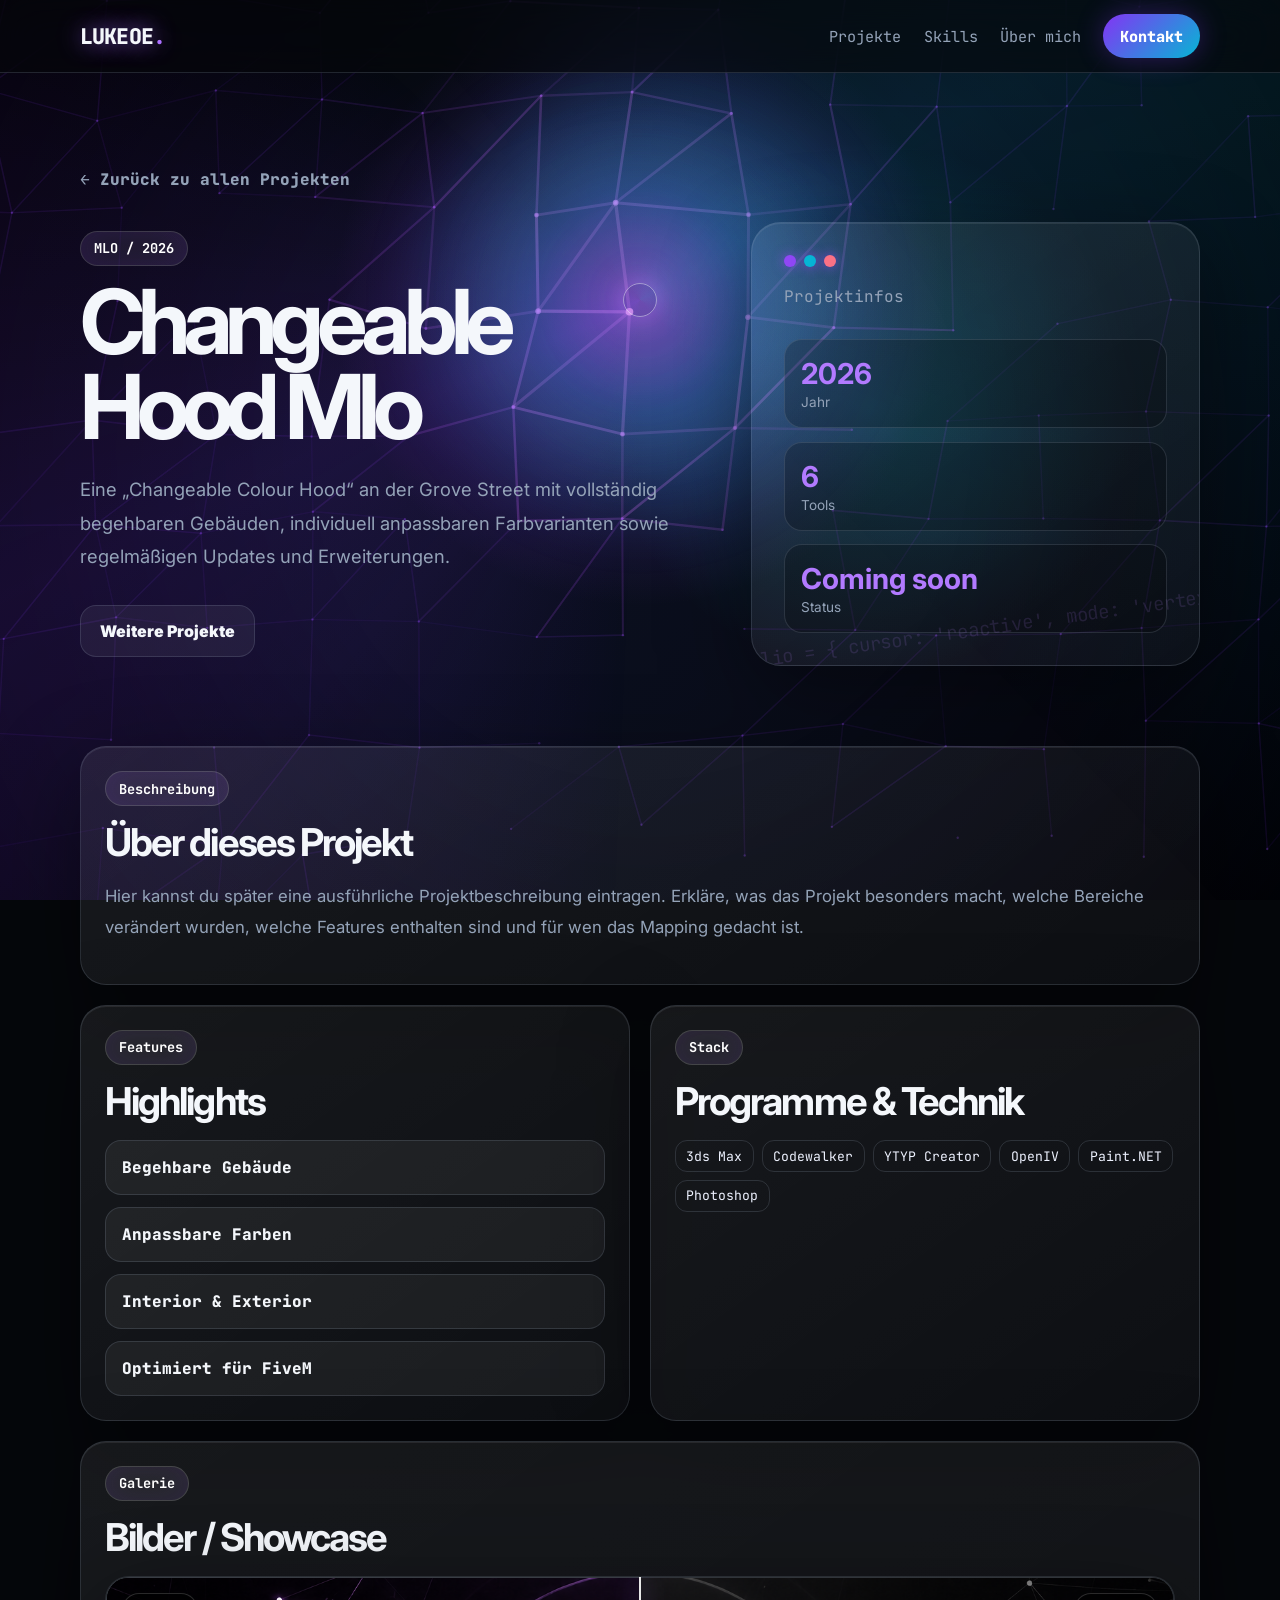
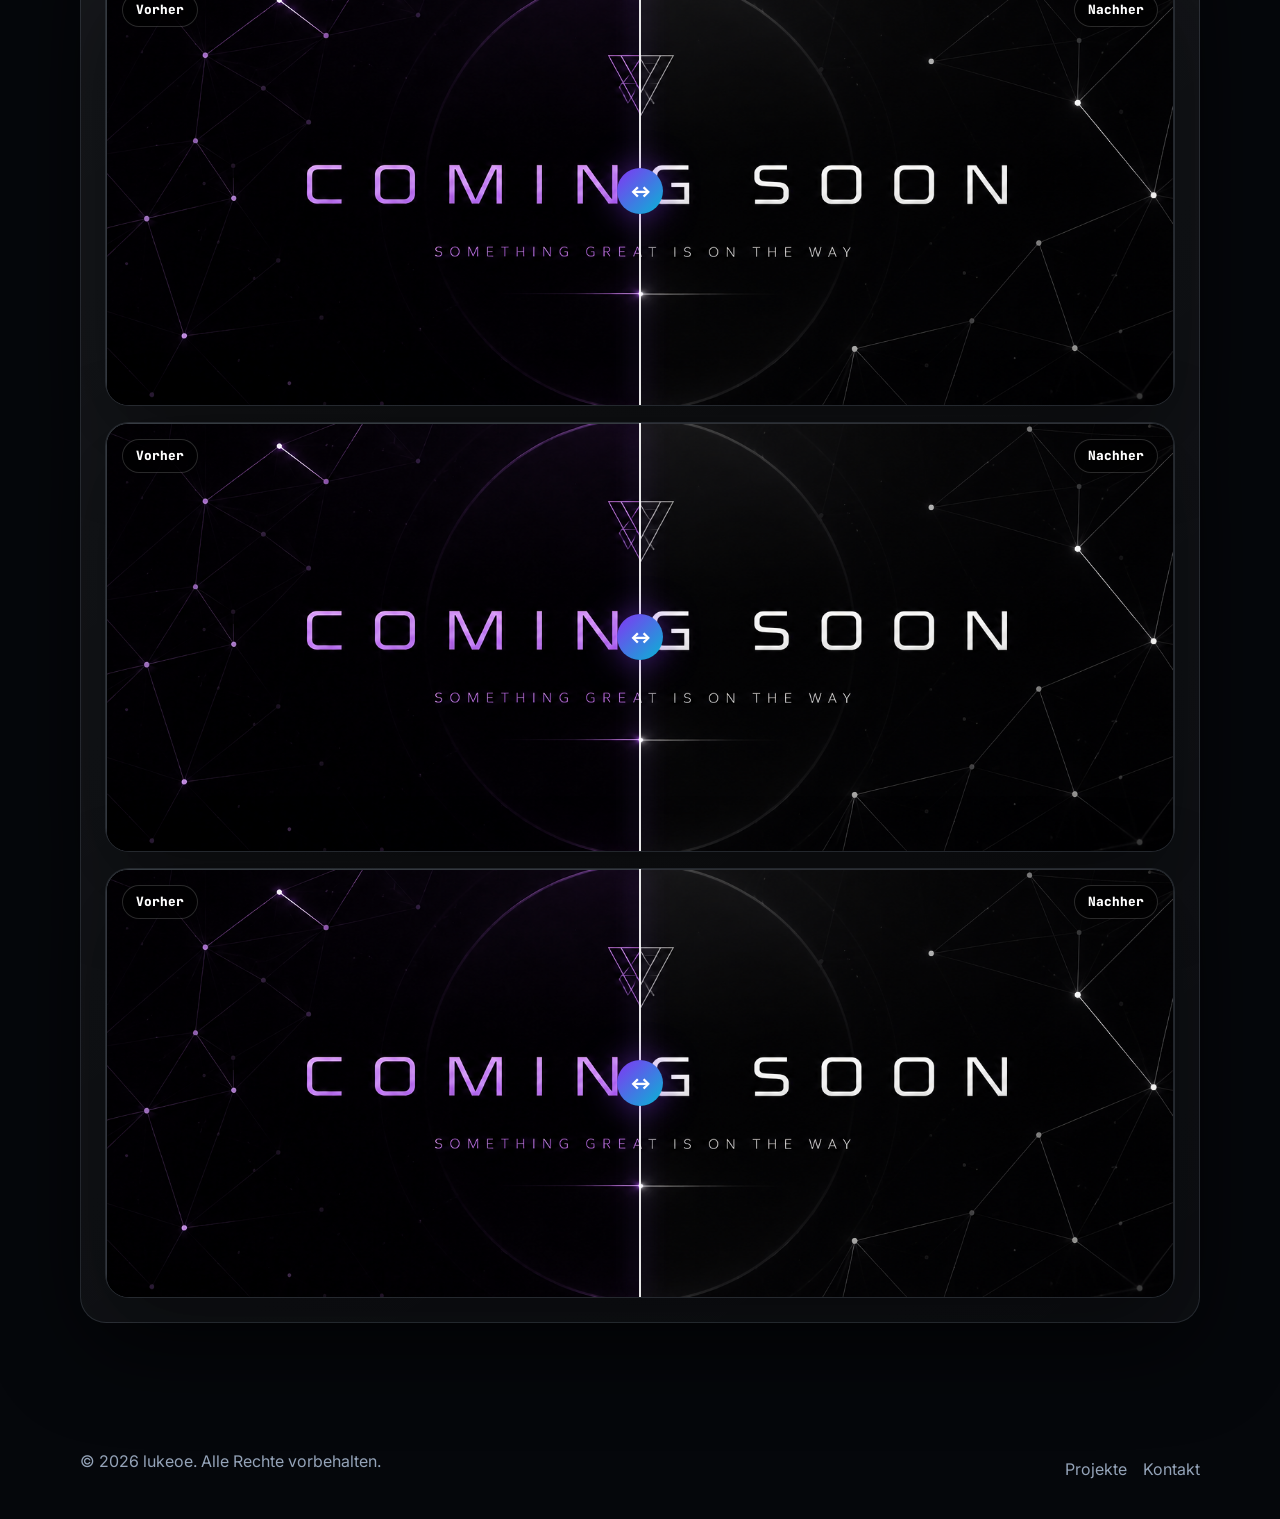
==== commit 81e43b02: "Add files via upload" ====
--- a/project.html
+++ b/project.html
@@ -165,13 +165,63 @@
     });
 
 
-    if (window.innerWidth <= 850) {
-
-      document.querySelectorAll(".mobile-slider-preview").forEach(preview => {
-
-        const modal = document.querySelector(`#${preview.dataset.modal}`);
-
-        if (!modal) return;
+    const isProjectMobile = window.matchMedia("(max-width: 850px)").matches;
+
+    if (isProjectMobile && project.beforeAfter) {
+      const mobileSliders = document.querySelectorAll("#detailGallery > .before-after-slider");
+
+      mobileSliders.forEach((slider, index) => {
+        slider.classList.add("mobile-slider-source");
+
+        const beforeImg = slider.querySelector(".before-img")?.src || "";
+        const afterImg = slider.querySelector(".after-img")?.src || "";
+
+        const preview = document.createElement("button");
+        preview.className = "mobile-slider-preview";
+        preview.type = "button";
+        preview.innerHTML = `
+          <img src="${afterImg}" alt="Vorher / Nachher Vorschau">
+          <span>Vorher / Nachher ansehen</span>
+        `;
+
+        const modal = document.createElement("div");
+        modal.className = "before-after-mobile-modal";
+        modal.innerHTML = `
+          <div class="before-after-mobile-inner">
+            <button class="close-ba-modal" type="button" aria-label="Schließen">✕</button>
+            <div class="before-after-slider mobile-modal-slider">
+              <img class="before-img" src="${beforeImg}" alt="Vorher">
+              <div class="after-wrap">
+                <img class="after-img" src="${afterImg}" alt="Nachher">
+              </div>
+              <input class="ba-range" type="range" min="0" max="100" value="50">
+              <div class="ba-line">
+                <span class="ba-handle">↔</span>
+              </div>
+              <span class="ba-label ba-before">Vorher</span>
+              <span class="ba-label ba-after">Nachher</span>
+            </div>
+          </div>
+        `;
+
+        slider.insertAdjacentElement("beforebegin", preview);
+        document.body.appendChild(modal);
+
+        const modalSlider = modal.querySelector(".before-after-slider");
+        const modalRange = modal.querySelector(".ba-range");
+        const modalAfterWrap = modal.querySelector(".after-wrap");
+        const modalLine = modal.querySelector(".ba-line");
+
+        function updateModalSlider(value) {
+          modalAfterWrap.style.clipPath = `inset(0 ${100 - value}% 0 0)`;
+          modalLine.style.left = `${value}%`;
+        }
+
+        modalRange.addEventListener("input", event => {
+          updateModalSlider(event.target.value);
+        });
+
+        updateModalSlider(50);
 
         preview.addEventListener("click", () => {
           modal.classList.add("active");
@@ -183,15 +233,13 @@
           document.body.style.overflow = "";
         });
 
-        modal.addEventListener("click", e => {
-          if (e.target === modal) {
+        modal.addEventListener("click", event => {
+          if (event.target === modal) {
             modal.classList.remove("active");
             document.body.style.overflow = "";
           }
         });
-
-      });
-
+      });
     }
 
     const lightbox = document.querySelector("#lightbox");
--- a/style.css
+++ b/style.css
@@ -903,19 +903,18 @@
   }
 }
 
-
 /* =========================
-   MOBILE BEFORE/AFTER MODAL
+   MOBILE BEFORE/AFTER PREVIEW MODAL
+   Desktop bleibt unverändert
 ========================= */
 
 .mobile-slider-preview,
-.before-after-modal {
+.before-after-mobile-modal {
   display: none;
 }
 
 @media (max-width: 850px) {
-
-  .desktop-only-slider {
+  #detailGallery > .before-after-slider.mobile-slider-source {
     display: none !important;
   }
 
@@ -924,91 +923,135 @@
     display: block;
     width: 100%;
     height: 320px;
+    padding: 0;
+    border: 1px solid var(--line);
     border-radius: 24px;
     overflow: hidden;
-    border: 1px solid var(--line);
-    background: rgba(0,0,0,.32);
+    background: rgba(0,0,0,.35);
     cursor: pointer;
     grid-column: 1 / -1;
+    box-shadow: 0 24px 70px rgba(0,0,0,.4), inset 0 1px 0 rgba(255,255,255,.08);
   }
 
   .mobile-slider-preview img {
     width: 100%;
     height: 100%;
+    display: block;
     object-fit: cover;
-  }
-
-  .mobile-preview-overlay {
+    user-select: none;
+    -webkit-user-drag: none;
+  }
+
+  .mobile-slider-preview span {
+    position: absolute;
+    left: 50%;
+    bottom: 20px;
+    transform: translateX(-50%);
+    width: max-content;
+    max-width: calc(100% - 32px);
+    border-radius: 999px;
+    padding: .72rem 1rem;
+    background: rgba(0,0,0,.58);
+    border: 1px solid rgba(255,255,255,.16);
+    backdrop-filter: blur(12px);
+    color: #fff;
+    font-family: "JetBrains Mono", monospace;
+    font-size: .78rem;
+    font-weight: 800;
+    box-shadow: 0 0 24px hsla(var(--hue), 90%, 58%, .22);
+    z-index: 2;
+  }
+
+  .mobile-slider-preview::after {
+    content: "";
     position: absolute;
     inset: 0;
-    display: flex;
-    align-items: end;
-    justify-content: center;
-    padding-bottom: 1.2rem;
-    background: linear-gradient(to top, rgba(0,0,0,.72), transparent 48%);
-  }
-
-  .mobile-preview-overlay span {
-    border-radius: 999px;
-    padding: .7rem 1rem;
-    background: rgba(0,0,0,.55);
-    border: 1px solid rgba(255,255,255,.14);
-    backdrop-filter: blur(10px);
-    font-family: "JetBrains Mono", monospace;
-    font-weight: 800;
-    font-size: .78rem;
-  }
-
-  .before-after-modal {
+    background:
+      linear-gradient(to top, rgba(0,0,0,.72), transparent 52%),
+      radial-gradient(420px circle at 50% 82%, hsla(var(--hue),100%,65%,.22), transparent 58%);
+    pointer-events: none;
+  }
+
+  .before-after-mobile-modal {
     position: fixed;
     inset: 0;
-    z-index: 99999;
-    background: rgba(0,0,0,.92);
-    backdrop-filter: blur(12px);
-    display: flex;
+    z-index: 999999;
+    background: rgba(0,0,0,.94);
+    backdrop-filter: blur(14px);
     align-items: center;
     justify-content: center;
-    padding: 18px;
+    padding: max(18px, env(safe-area-inset-top)) 18px max(18px, env(safe-area-inset-bottom));
     opacity: 0;
     pointer-events: none;
     transition: .2s ease;
   }
 
-  .before-after-modal.active {
+  .before-after-mobile-modal.active {
+    display: flex;
     opacity: 1;
     pointer-events: all;
   }
 
-  .before-after-modal-inner {
+  .before-after-mobile-inner {
     width: 100%;
     position: relative;
   }
 
-  .before-after-modal .before-after-slider {
+  .before-after-mobile-modal .before-after-slider {
     display: block !important;
-    min-height: 72vh !important;
-    max-height: 72vh !important;
-  }
-
-  .before-after-modal .before-after-slider img,
-  .before-after-modal .after-img {
-    min-height: 72vh !important;
-    max-height: 72vh !important;
+    min-height: min(72vh, 620px) !important;
+    max-height: min(72vh, 620px) !important;
+    border-radius: 24px;
+  }
+
+  .before-after-mobile-modal .before-after-slider img,
+  .before-after-mobile-modal .after-img {
+    min-height: min(72vh, 620px) !important;
+    max-height: min(72vh, 620px) !important;
+    object-fit: cover;
+  }
+
+  .before-after-mobile-modal .ba-line {
+    width: 1px;
+    background: rgba(255,255,255,.78);
+    box-shadow: 0 0 14px rgba(255,255,255,.36);
+  }
+
+  .before-after-mobile-modal .ba-handle {
+    width: 52px;
+    height: 52px;
+    font-size: .95rem;
+    backdrop-filter: blur(14px);
+  }
+
+  .before-after-mobile-modal .ba-label {
+    top: 14px;
+    font-size: .72rem;
+    padding: .42rem .72rem;
+  }
+
+  .before-after-mobile-modal .ba-before {
+    left: 14px;
+  }
+
+  .before-after-mobile-modal .ba-after {
+    right: 14px;
   }
 
   .close-ba-modal {
     position: absolute;
-    top: -56px;
+    top: -58px;
     right: 0;
     width: 44px;
     height: 44px;
     border-radius: 999px;
-    border: 1px solid rgba(255,255,255,.14);
+    border: 1px solid rgba(255,255,255,.16);
     background: rgba(255,255,255,.08);
     color: #fff;
     font-size: 1rem;
+    font-weight: 900;
     cursor: pointer;
-    z-index: 10;
-  }
-
-}
+    z-index: 2;
+    backdrop-filter: blur(12px);
+  }
+}
